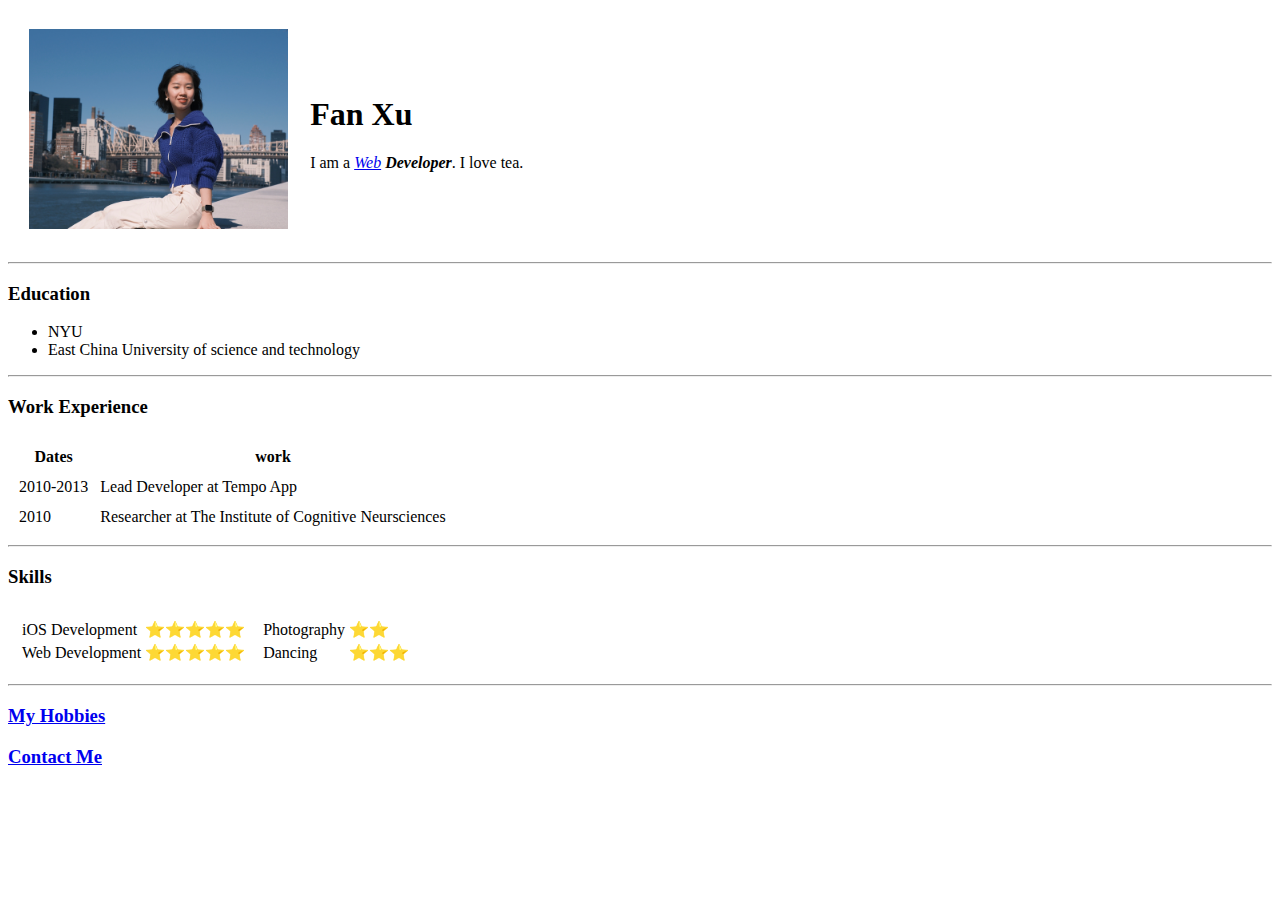
==== index.html @ 438f6c3e "Add initial CV website files" ====
<!DOCTYPE html>
<html lang="en">

<head>
    <meta charset="UTF-8">
    <title>Fan's Personal Site</title>
</head>

<body>
    <table cellspacing="20">
        <tr>
            <td>
               <img src="images/Fan.jpg" alt="Fan profile picture" height="200" sizes="(max-width: 600px) 100px, 25vw"> 
            </td>
            <td>
                <h1>Fan Xu</h1>
                <p>I am a <em> <a href="http:fanxu0307.com">Web</a> <strong>Developer</strong></em>. I love tea.</p>           
            </td>
        </tr>
    </table>
    
    <hr>
    <h3>Education</h3>
    <ul>
        <li>NYU</li>
        <li>East China University of science and technology</li>
    </ul>
    <hr>
    <h3>Work Experience</h3>
    <table cellspacing="10">
        <thead>
            <tr>
                <th>Dates</th>
                <th>work</th>
            </tr>
        </thead>
        <tbody>
            <tr>
                <td>2010-2013</td>
                <td>Lead Developer at Tempo App</td>
            </tr>
            <tr>
                <td>2010</td>
                <td>Researcher at The Institute of Cognitive Neursciences</td>
            </tr>
        </tbody>
        <tfoot>
        </tfoot>        
    </table>
    <hr>
    <h3>Skills</h3>
    <table cellspacing="10">
        <tr>
            <td>
                <table>
                <tr>
                    <td>iOS Development</td>
                    <td>⭐⭐⭐⭐⭐</td>
                </tr>
                <tr>
                    <td>Web Development</td>
                    <td>⭐⭐⭐⭐⭐</td>
                </tr>
                </table>
            </td>
            <td>
                <table>
                <tr>
                    <td>Photography</td>
                    <td>⭐⭐</td>
                </tr>
                <tr>
                    <td>Dancing</td> 
                    <td>⭐⭐⭐</td>
                </tr>
                </table>  
            </td>

        </tr>
    </table>
    <hr>
    <h3> <a href="hobbies.html">My Hobbies</a> </h3>
    <h3><a href="contact.html">Contact Me</a></h3>
</body>

</html>
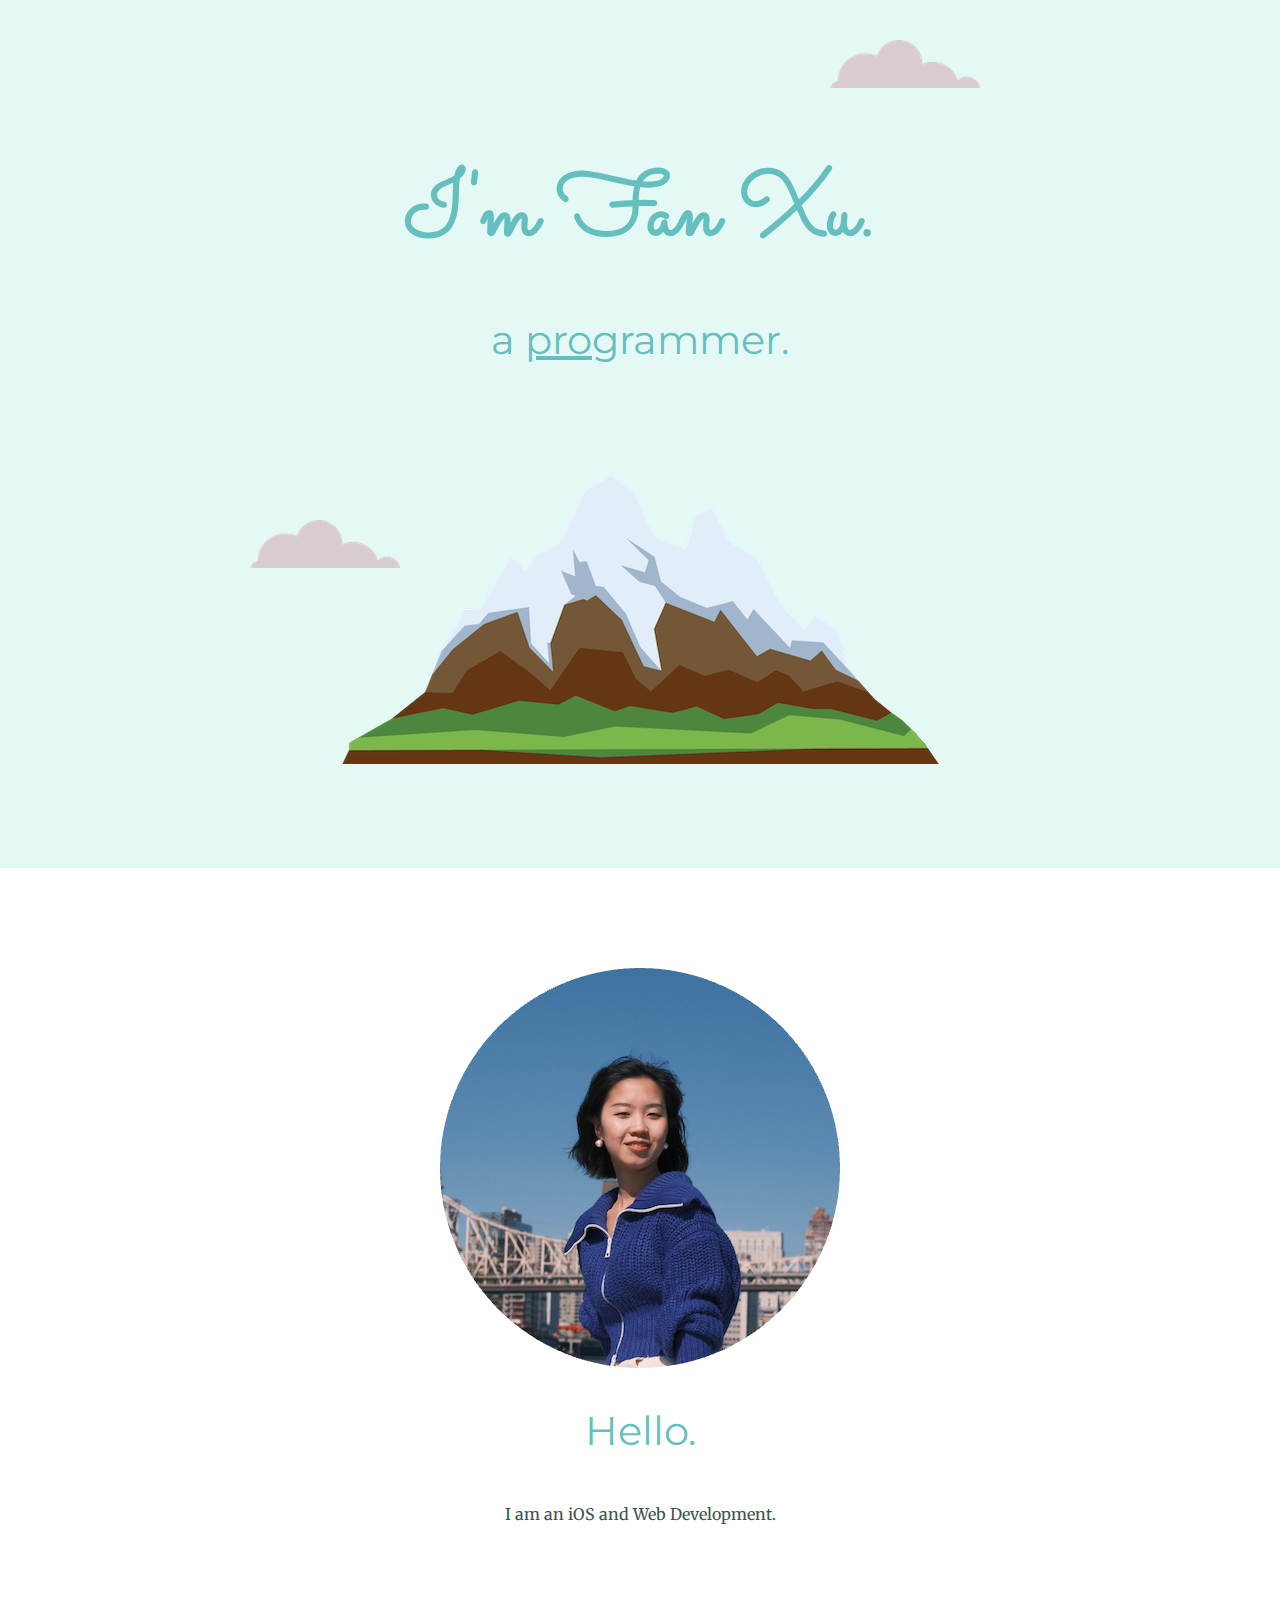
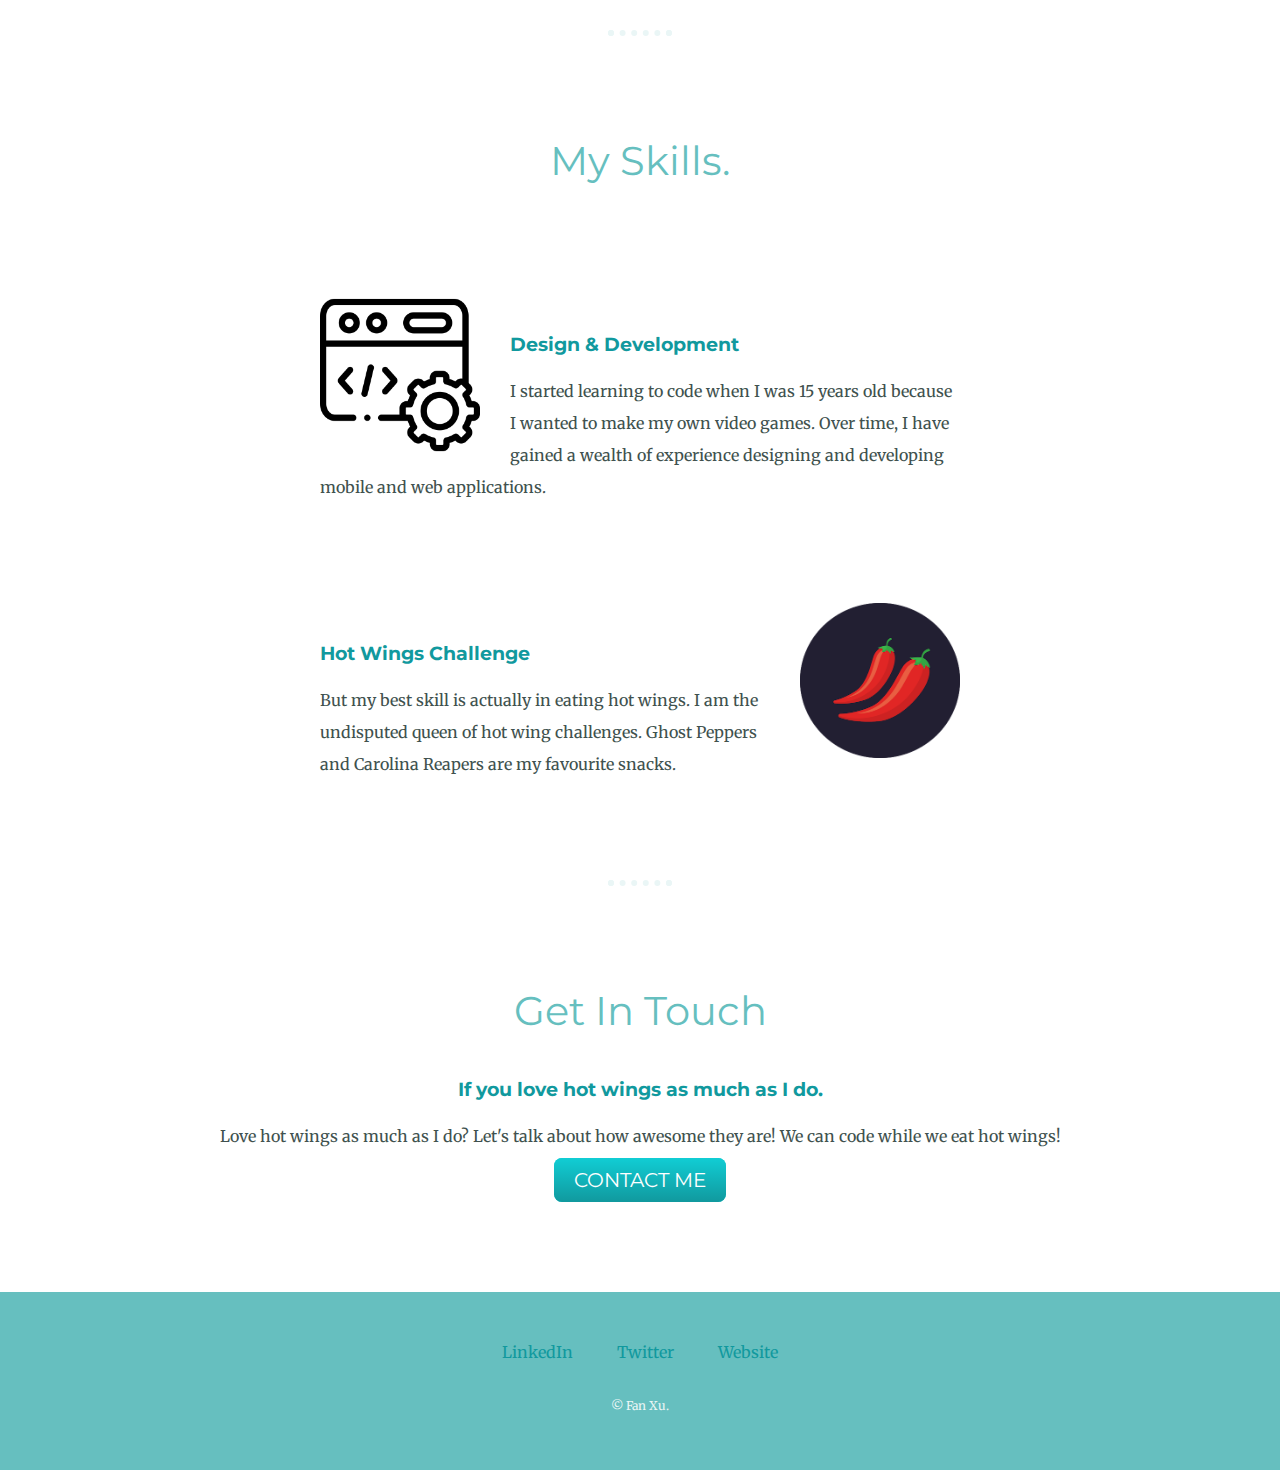
==== commit 5c066a7d: "Add files via upload" ====
--- a/index.html
+++ b/index.html
@@ -1,86 +1,60 @@
 <!DOCTYPE html>
 <html lang="en">
-
 <head>
     <meta charset="UTF-8">
-    <title>Fan's Personal Site</title>
+    <meta http-equiv="X-UA-Compatible" content="IE=edge">
+    <meta name="viewport" content="width=device-width, initial-scale=1.0">
+    <title>Fan Xu</title>
+    <link rel="stylesheet" href="css/styles.css">
+    <link rel="icon" href="favicon.ico">
+    <link rel="preconnect" href="https://fonts.googleapis.com">
+    <link rel="preconnect" href="https://fonts.gstatic.com" crossorigin>
+    <link href="https://fonts.googleapis.com/css2?family=Merriweather&family=Montserrat&family=Sacramento&display=swap" rel="stylesheet">
 </head>
-
 <body>
-    <table cellspacing="20">
-        <tr>
-            <td>
-               <img src="images/Fan.jpg" alt="Fan profile picture" height="200" sizes="(max-width: 600px) 100px, 25vw"> 
-            </td>
-            <td>
-                <h1>Fan Xu</h1>
-                <p>I am a <em> <a href="http:fanxu0307.com">Web</a> <strong>Developer</strong></em>. I love tea.</p>           
-            </td>
-        </tr>
-    </table>
-    
-    <hr>
-    <h3>Education</h3>
-    <ul>
-        <li>NYU</li>
-        <li>East China University of science and technology</li>
-    </ul>
-    <hr>
-    <h3>Work Experience</h3>
-    <table cellspacing="10">
-        <thead>
-            <tr>
-                <th>Dates</th>
-                <th>work</th>
-            </tr>
-        </thead>
-        <tbody>
-            <tr>
-                <td>2010-2013</td>
-                <td>Lead Developer at Tempo App</td>
-            </tr>
-            <tr>
-                <td>2010</td>
-                <td>Researcher at The Institute of Cognitive Neursciences</td>
-            </tr>
-        </tbody>
-        <tfoot>
-        </tfoot>        
-    </table>
-    <hr>
-    <h3>Skills</h3>
-    <table cellspacing="10">
-        <tr>
-            <td>
-                <table>
-                <tr>
-                    <td>iOS Development</td>
-                    <td>⭐⭐⭐⭐⭐</td>
-                </tr>
-                <tr>
-                    <td>Web Development</td>
-                    <td>⭐⭐⭐⭐⭐</td>
-                </tr>
-                </table>
-            </td>
-            <td>
-                <table>
-                <tr>
-                    <td>Photography</td>
-                    <td>⭐⭐</td>
-                </tr>
-                <tr>
-                    <td>Dancing</td> 
-                    <td>⭐⭐⭐</td>
-                </tr>
-                </table>  
-            </td>
-
-        </tr>
-    </table>
-    <hr>
-    <h3> <a href="hobbies.html">My Hobbies</a> </h3>
-    <h3><a href="contact.html">Contact Me</a></h3>
+    <div class="top-container">
+        <img class="top-cloud" src="images/cloud.png" alt="cloud-img">
+        <h1>I'm Fan Xu.</h1>
+        <h2>a <span class="pro">pro</span>grammer.</h2>
+        <img class="bottom-cloud" src="images/cloud.png" alt="cloud-img">
+        <img src="images/mountain.png" alt="mountain-img">
+    </div>
+    <div class="middle-container">
+        <div class="profile">
+          <img src="images/Fan_profile.png" alt="fan-profile-img">
+          <h2>Hello.</h2>
+          <p class="intro">I am an iOS and Web Development.</p>
+        </div>
+        <hr>
+        <div class="skills">
+          <h2>My Skills.</h2>
+          <div class="skill-row">
+            <img class="code-img" src="images/coding.png" alt="coding-img"><br>
+            <h3>Design & Development</h3>
+            <p>I started learning to code when I was 15 years old because I wanted to make my own video games. Over time, I have gained a wealth of experience designing and developing mobile and web applications.</p>
+          </div>
+          <div class="skill-row">
+            <img class="chilli-img" src="images/chillies.png" alt="chillies-img"><br>
+            <h3>Hot Wings Challenge</h3>
+            <p >But my best skill is actually in eating hot wings. I am the undisputed queen of hot wing challenges. Ghost Peppers and Carolina Reapers are my favourite snacks.</p>
+          </div>
+        </div>
+        <hr>
+        <div class="contact-me">
+          <h2>Get In Touch</h2>
+          <h3>If you love hot wings as much as I do.</h3>
+          <p class="contac-message">Love hot wings as much as I do? Let's talk about how awesome they are! We can code while we eat hot wings!</p>
+          <a class="btn" href="mailto:fxu0307@email.com">CONTACT ME</a>
+        </div>
+      </div>
+      
+      
+      <div class="bottom-container">
+        <a class="footer-link" href="https://www.linkedin.com/in/fan-xu-13099222a/">LinkedIn</a>
+        <a class="footer-link" href="https://twitter.com/">Twitter</a>
+        <a class="footer-link" href="https://www.appbrewery.co/">Website</a>
+        <p class="copyright">© Fan Xu.</p>
+      </div>
+      
 </body>
-
-</html>
+</html>--- a/css/styles.css
+++ b/css/styles.css
@@ -0,0 +1,132 @@
+body {
+    margin: 0;
+    text-align: center;
+    color: #40514E;
+    font-family: 'Merriweather', serif;
+}
+
+.top-cloud {
+    position: absolute;
+    right: 300px;
+    top: 40px;
+}
+
+.bottom-cloud {
+    position: absolute;
+    left: 250px;
+    bottom: 300px;
+}
+
+p {
+    line-height: 2;
+}
+h1 {
+    font-size: 5.625rem;
+    margin: 50px auto 0 auto;
+    font-family: 'Sacramento', cursive;
+    color:#66BFBF;
+    
+}
+h2 {
+    font-family: 'Montserrat', sans-serif;
+    font-size: 2.5rem;
+    font-weight: normal;
+    color:#66BFBF;
+    padding-bottom: 10px;
+}
+h3 {
+    font-family: 'Montserrat', sans-serif;
+    color: #11999E;
+}
+
+.pro {
+    text-decoration: underline;
+}
+.intro {
+    width: 30%;
+    margin: auto;
+}
+.contact-message {
+    width: 20%;
+    margin: 40px auto 60px;
+}
+
+.top-container {
+    background-color: #E4F9F5;
+    padding: 100px;
+    position: relative;   
+}
+.middle-container {
+    margin: 100px 0;
+}
+.skill-row {
+    width: 50%;
+    margin: 100px auto 100px auto;
+    text-align: left;
+}
+
+
+.code-img {
+    width: 25%;
+    float: left;
+    margin-right: 30px;
+
+}
+.chilli-img {
+    width: 25%;
+    float: right;
+    margin-left: 30px;
+
+} 
+hr {
+    border: dotted #EAF6F6 6px;
+    border-bottom: none;
+    width: 4%;
+    margin: 100px auto;
+
+}
+.btn {
+    background: #11cdd4;
+    background-image: -webkit-linear-gradient(top, #11cdd4, #11999E);
+    background-image: -moz-linear-gradient(top, #11cdd4, #11999E);
+    background-image: -ms-linear-gradient(top, #11cdd4, #11999E);
+    background-image: -o-linear-gradient(top, #11cdd4, #11999E);
+    background-image: linear-gradient(to bottom, #11cdd4, #11999E);
+    -webkit-border-radius: 8;
+    -moz-border-radius: 8;
+    border-radius: 8px;
+    font-family: 'Montserrat', sans-serif;
+    color: #ffffff;
+    font-size: 20px;
+    padding: 10px 20px 10px 20px;
+    text-decoration: none;
+  }
+  
+  .btn:hover {
+    background: #30E3CB;
+    background-image: -webkit-linear-gradient(top, #30E3CB, #2BC4AD);
+    background-image: -moz-linear-gradient(top, #30E3CB, #2BC4AD);
+    background-image: -ms-linear-gradient(top, #30E3CB, #2BC4AD);
+    background-image: -o-linear-gradient(top, #30E3CB, #2BC4AD);
+    background-image: linear-gradient(to bottom, #30E3CB, #2BC4AD);
+    text-decoration: none;
+  }
+
+.bottom-container{
+    background-color: #66BFBF;
+    padding: 50px 0 20px;
+    
+  }
+.footer-link {
+    margin: 10px 20px;
+    color: #11999E;
+    text-decoration: none;
+}
+.footer-link:hover {
+    color: #EAF6F6;
+}
+.copyright {
+    color: #EAF6F6;
+    font-size: 0.75rem;
+    padding: 20px 0;
+}